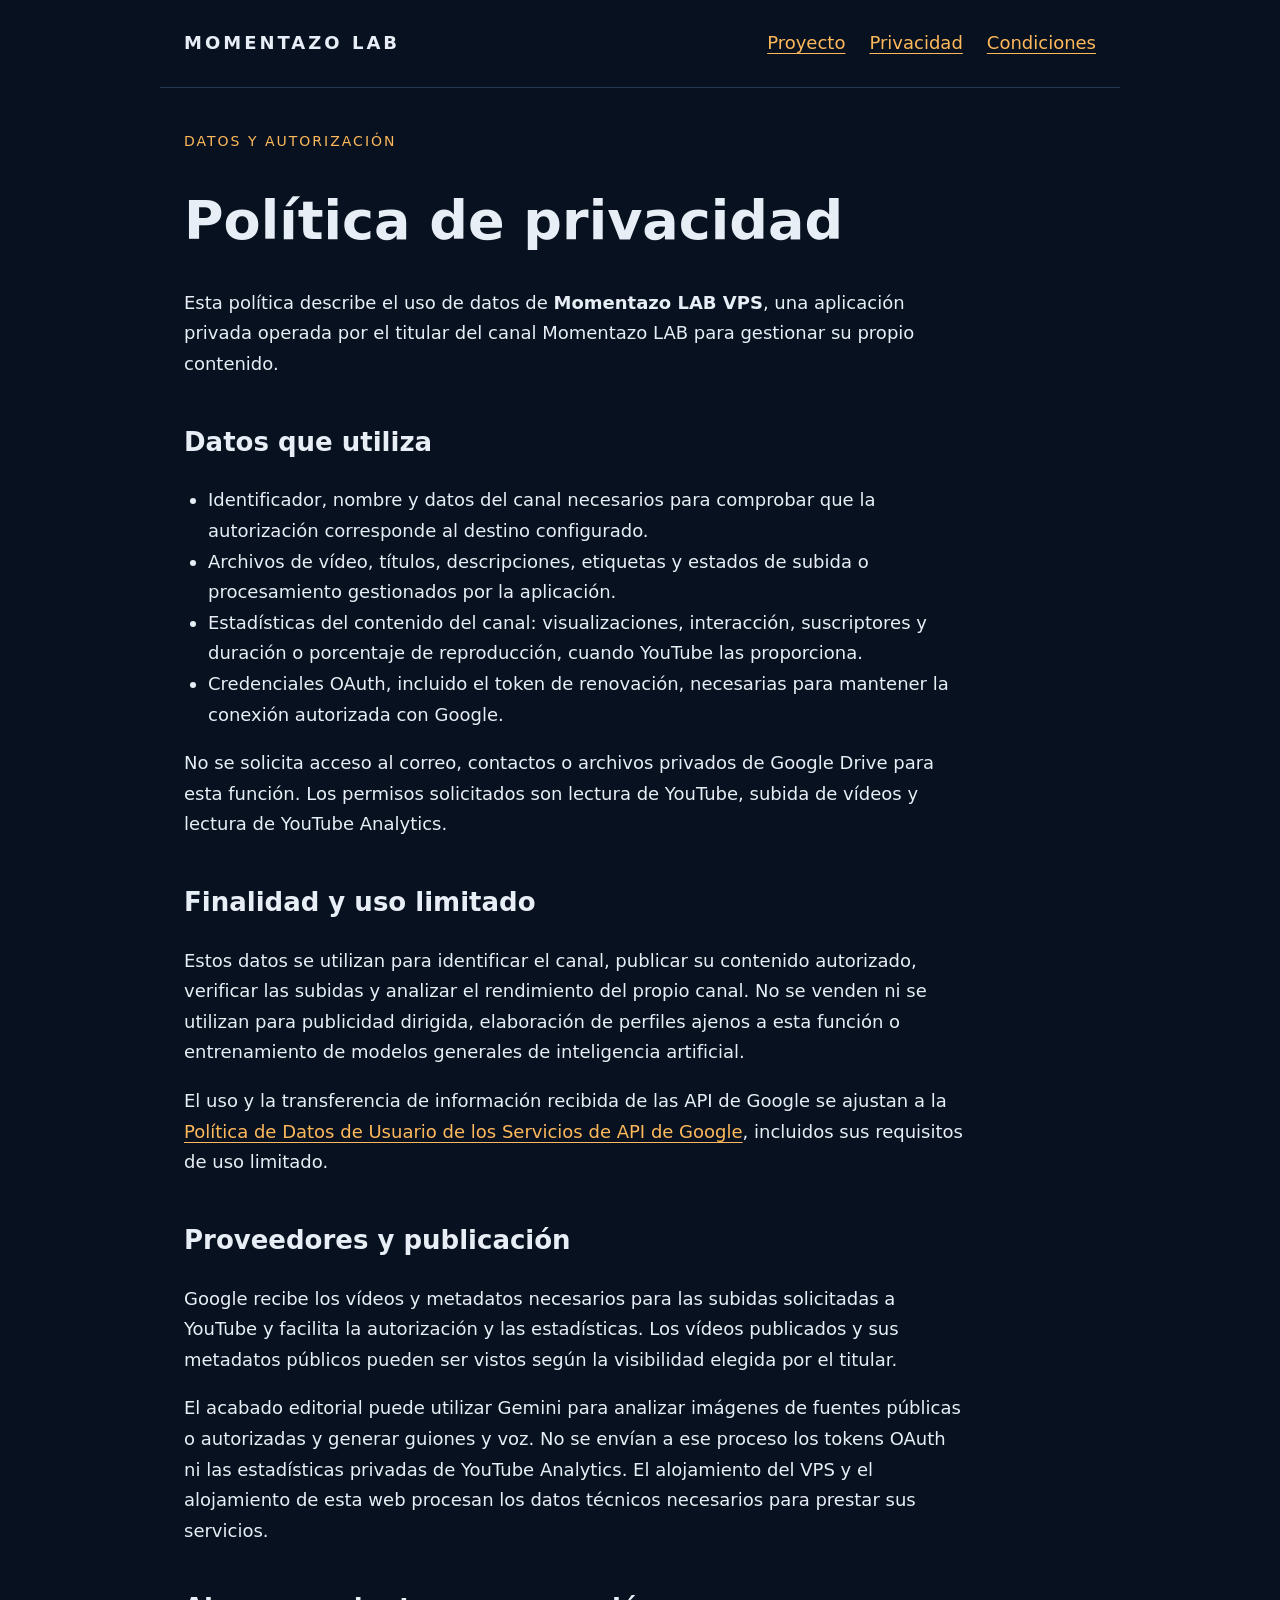
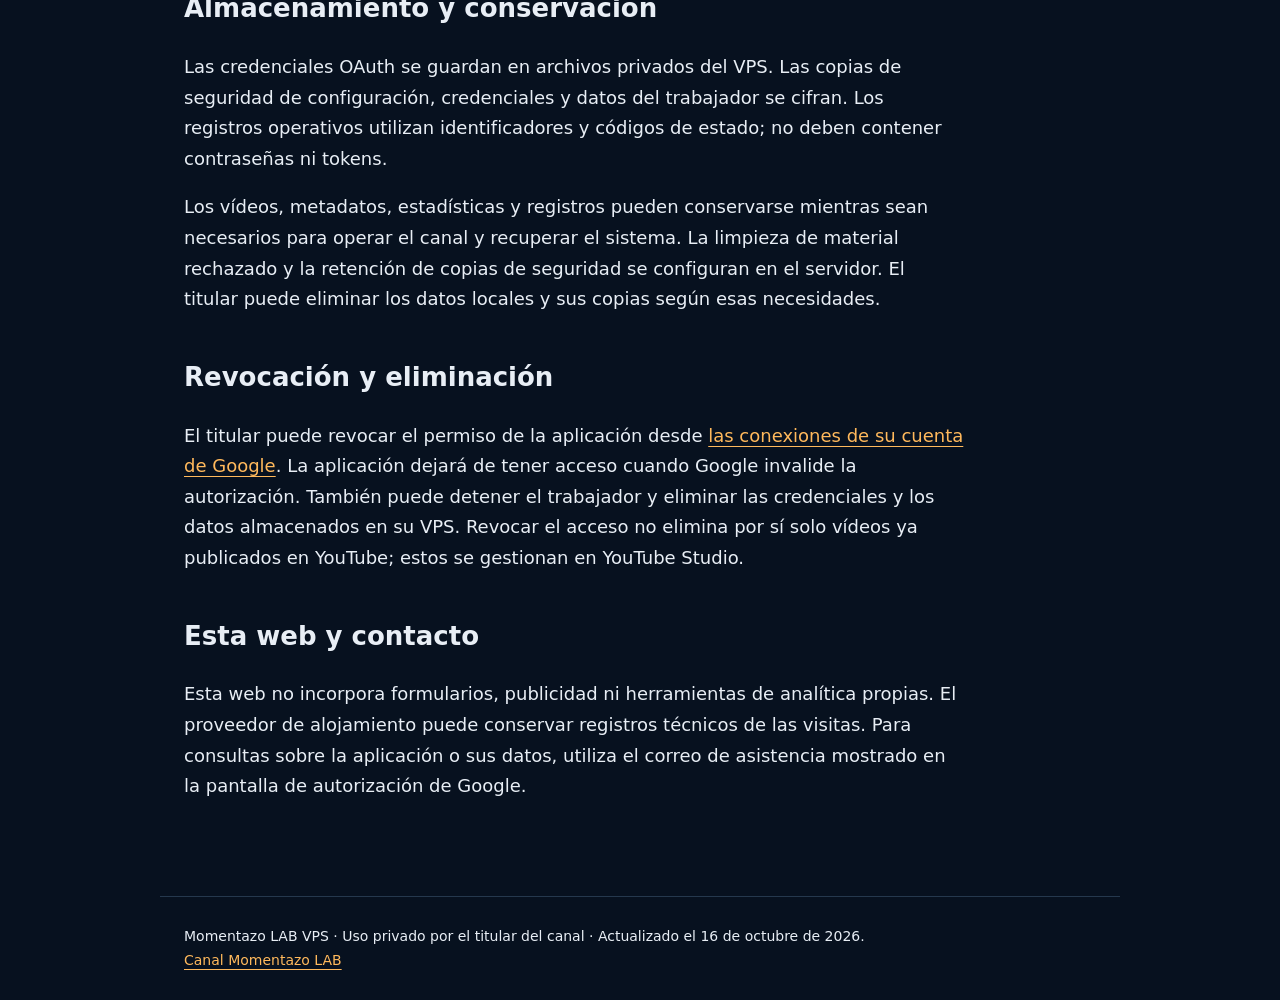
==== privacidad.html @ 9b797767 "Publica la web informativa y privacidad de Momentazo LAB VPS" ====
<!doctype html>
<html lang="es"><head><meta charset="utf-8"><meta name="viewport" content="width=device-width,initial-scale=1"><meta name="referrer" content="no-referrer"><title>Política de privacidad · Momentazo LAB VPS</title><meta name="description" content="Información y privacidad del gestor privado de Momentazo LAB."><link rel="stylesheet" href="style.css"></head><body><header><a class="brand" href="index.html">MOMENTAZO LAB</a><nav aria-label="Navegación"><a href="index.html">Proyecto</a><a href="privacidad.html">Privacidad</a><a href="condiciones.html">Condiciones</a></nav></header><main><p class="eyebrow">Datos y autorización</p><h1>Política de privacidad</h1><p>Esta política describe el uso de datos de <strong>Momentazo LAB VPS</strong>, una aplicación privada operada por el titular del canal Momentazo LAB para gestionar su propio contenido.</p><h2>Datos que utiliza</h2><ul><li>Identificador, nombre y datos del canal necesarios para comprobar que la autorización corresponde al destino configurado.</li><li>Archivos de vídeo, títulos, descripciones, etiquetas y estados de subida o procesamiento gestionados por la aplicación.</li><li>Estadísticas del contenido del canal: visualizaciones, interacción, suscriptores y duración o porcentaje de reproducción, cuando YouTube las proporciona.</li><li>Credenciales OAuth, incluido el token de renovación, necesarias para mantener la conexión autorizada con Google.</li></ul><p>No se solicita acceso al correo, contactos o archivos privados de Google Drive para esta función. Los permisos solicitados son lectura de YouTube, subida de vídeos y lectura de YouTube Analytics.</p><h2>Finalidad y uso limitado</h2><p>Estos datos se utilizan para identificar el canal, publicar su contenido autorizado, verificar las subidas y analizar el rendimiento del propio canal. No se venden ni se utilizan para publicidad dirigida, elaboración de perfiles ajenos a esta función o entrenamiento de modelos generales de inteligencia artificial.</p><p>El uso y la transferencia de información recibida de las API de Google se ajustan a la <a href="https://developers.google.com/terms/api-services-user-data-policy">Política de Datos de Usuario de los Servicios de API de Google</a>, incluidos sus requisitos de uso limitado.</p><h2>Proveedores y publicación</h2><p>Google recibe los vídeos y metadatos necesarios para las subidas solicitadas a YouTube y facilita la autorización y las estadísticas. Los vídeos publicados y sus metadatos públicos pueden ser vistos según la visibilidad elegida por el titular.</p><p>El acabado editorial puede utilizar Gemini para analizar imágenes de fuentes públicas o autorizadas y generar guiones y voz. No se envían a ese proceso los tokens OAuth ni las estadísticas privadas de YouTube Analytics. El alojamiento del VPS y el alojamiento de esta web procesan los datos técnicos necesarios para prestar sus servicios.</p><h2>Almacenamiento y conservación</h2><p>Las credenciales OAuth se guardan en archivos privados del VPS. Las copias de seguridad de configuración, credenciales y datos del trabajador se cifran. Los registros operativos utilizan identificadores y códigos de estado; no deben contener contraseñas ni tokens.</p><p>Los vídeos, metadatos, estadísticas y registros pueden conservarse mientras sean necesarios para operar el canal y recuperar el sistema. La limpieza de material rechazado y la retención de copias de seguridad se configuran en el servidor. El titular puede eliminar los datos locales y sus copias según esas necesidades.</p><h2>Revocación y eliminación</h2><p>El titular puede revocar el permiso de la aplicación desde <a href="https://myaccount.google.com/connections">las conexiones de su cuenta de Google</a>. La aplicación dejará de tener acceso cuando Google invalide la autorización. También puede detener el trabajador y eliminar las credenciales y los datos almacenados en su VPS. Revocar el acceso no elimina por sí solo vídeos ya publicados en YouTube; estos se gestionan en YouTube Studio.</p><h2>Esta web y contacto</h2><p>Esta web no incorpora formularios, publicidad ni herramientas de analítica propias. El proveedor de alojamiento puede conservar registros técnicos de las visitas. Para consultas sobre la aplicación o sus datos, utiliza el correo de asistencia mostrado en la pantalla de autorización de Google.</p></main><footer>Momentazo LAB VPS · Uso privado por el titular del canal · Actualizado el 16 de octubre de 2026.<br><a href="https://www.youtube.com/@MomentazoLab">Canal Momentazo LAB</a></footer></body></html>
---- style.css ----
*{box-sizing:border-box}body{margin:0;background:#07111f;color:#e8eef5;font:18px/1.7 system-ui,sans-serif}main,header,footer{max-width:960px;margin:auto;padding:28px 24px}header{display:flex;justify-content:space-between;gap:24px;flex-wrap:wrap;border-bottom:1px solid #25384d}a{color:#ffb95c;text-underline-offset:4px}nav{display:flex;gap:24px;flex-wrap:wrap}h1{font-size:clamp(32px,6vw,54px);line-height:1.15;max-width:850px}h2{font-size:26px;margin-top:40px}p,li{max-width:780px}small,.muted{color:#acb6c5}footer{border-top:1px solid #25384d;margin-top:48px;font-size:14px}.brand{font-weight:750;letter-spacing:3px;color:#e8eef5;text-decoration:none}.eyebrow{color:#ffb95c;font-size:14px;letter-spacing:2px;text-transform:uppercase}.callout{border-left:3px solid #ffb95c;padding:8px 22px;background:#101e30}ul{padding-left:24px}code{font-size:.9em}
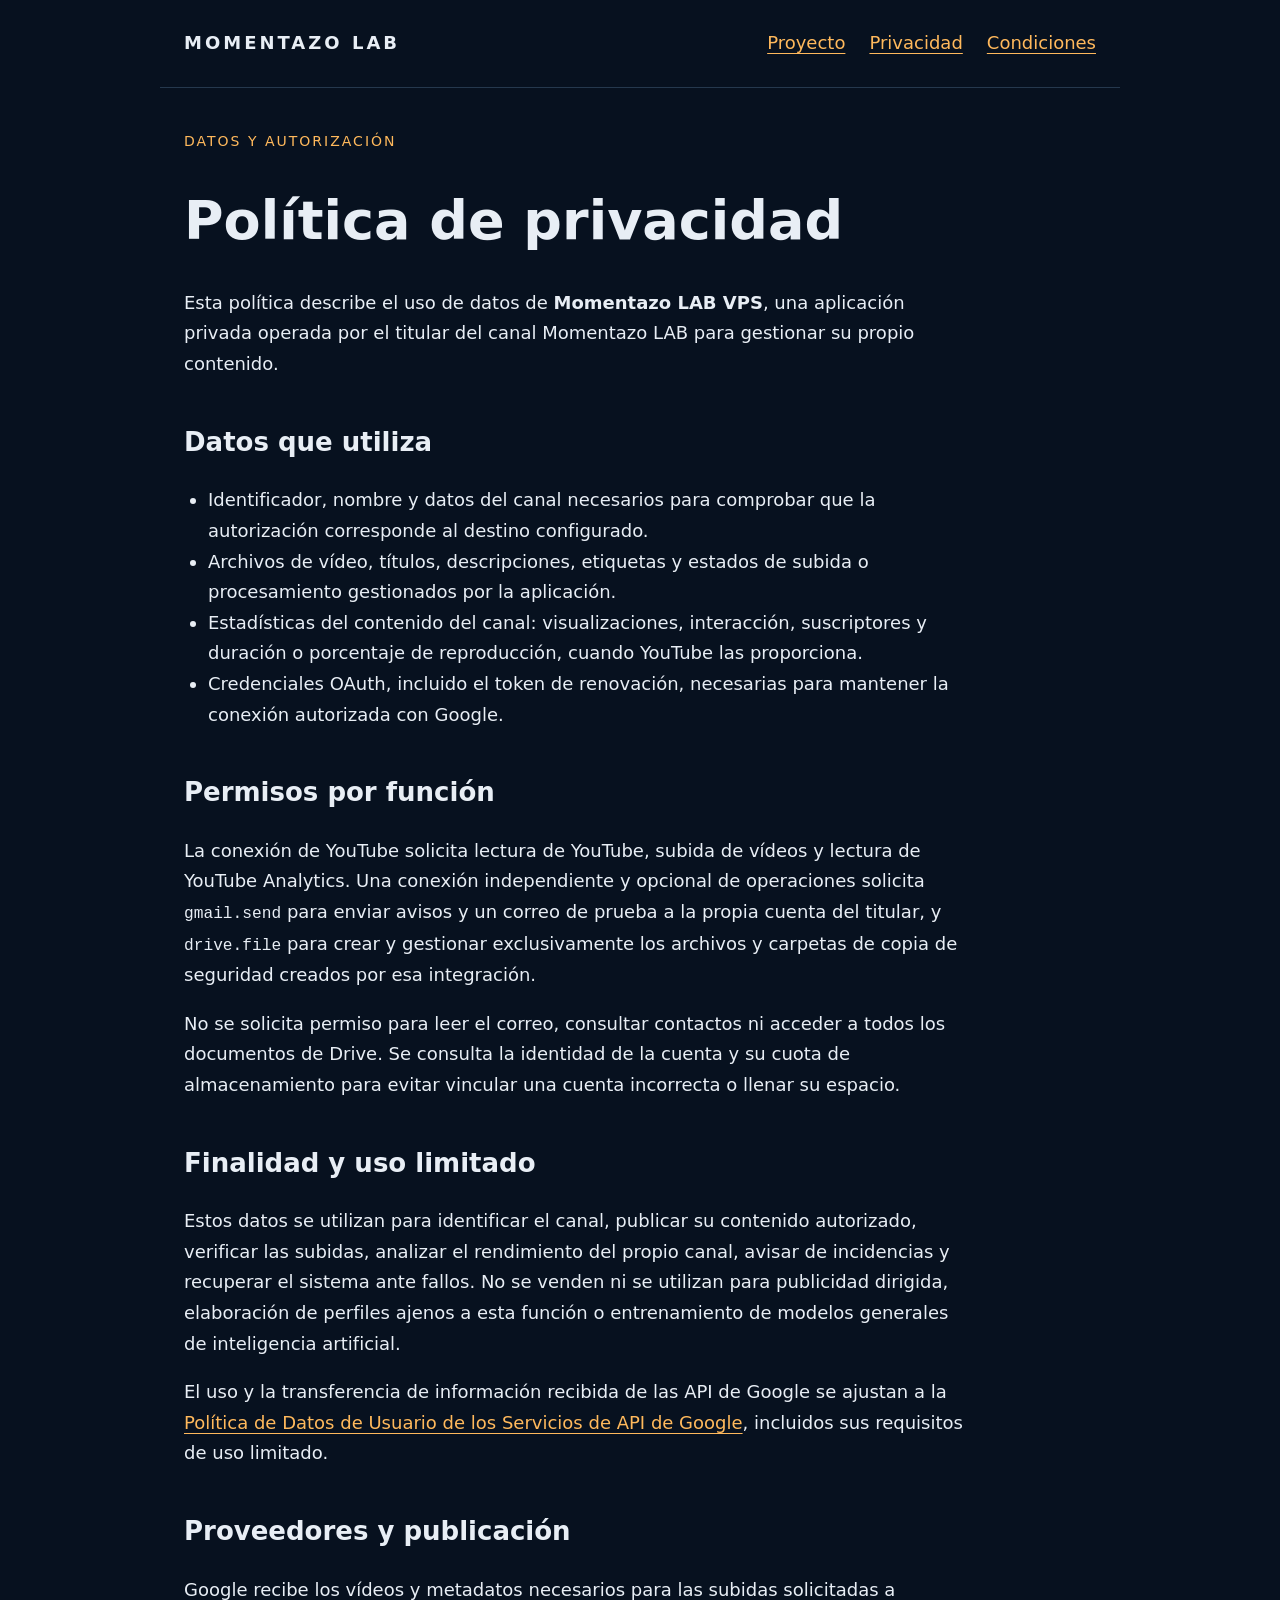
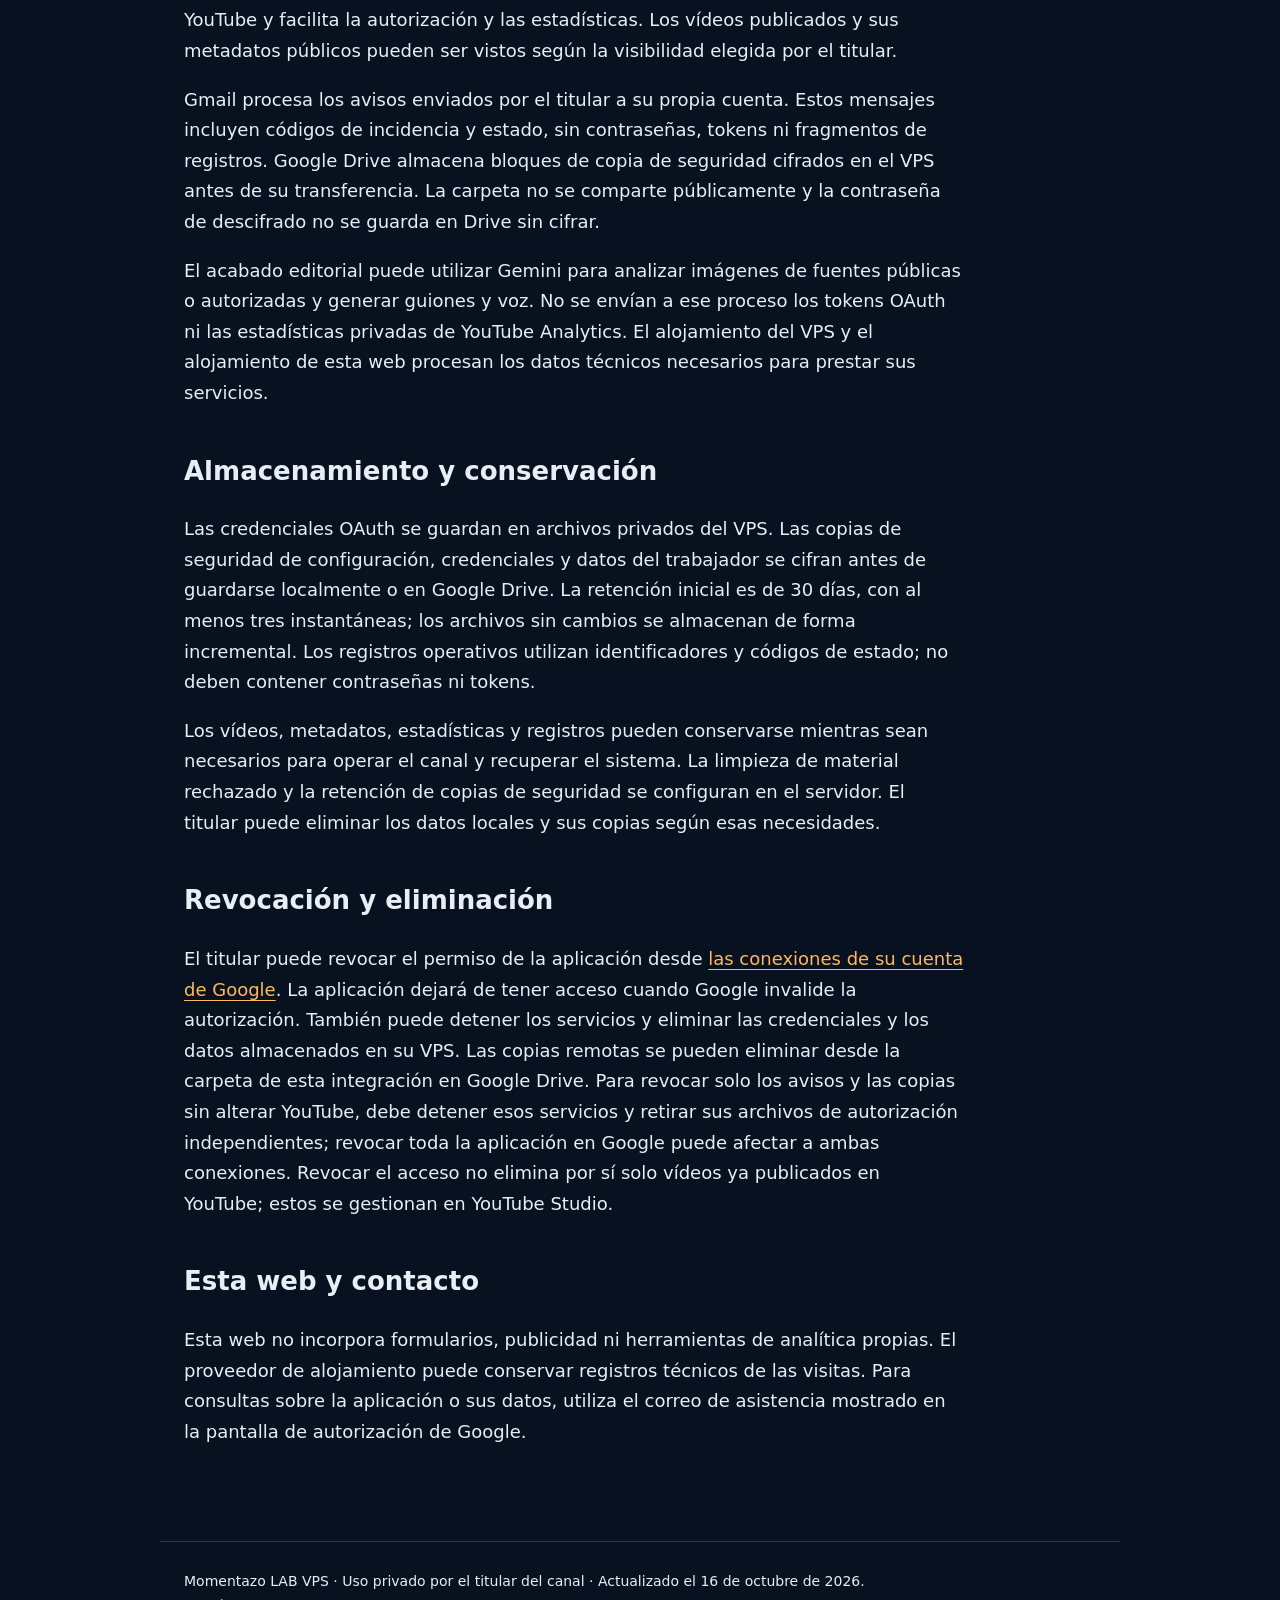
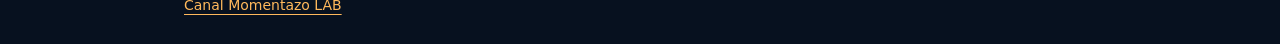
==== commit 2707f912: "Document operational email alerts and encrypted Drive backups" ====
--- a/privacidad.html
+++ b/privacidad.html
@@ -1,2 +1,2 @@
 <!doctype html>
-<html lang="es"><head><meta charset="utf-8"><meta name="viewport" content="width=device-width,initial-scale=1"><meta name="referrer" content="no-referrer"><title>Política de privacidad · Momentazo LAB VPS</title><meta name="description" content="Información y privacidad del gestor privado de Momentazo LAB."><link rel="stylesheet" href="style.css"></head><body><header><a class="brand" href="index.html">MOMENTAZO LAB</a><nav aria-label="Navegación"><a href="index.html">Proyecto</a><a href="privacidad.html">Privacidad</a><a href="condiciones.html">Condiciones</a></nav></header><main><p class="eyebrow">Datos y autorización</p><h1>Política de privacidad</h1><p>Esta política describe el uso de datos de <strong>Momentazo LAB VPS</strong>, una aplicación privada operada por el titular del canal Momentazo LAB para gestionar su propio contenido.</p><h2>Datos que utiliza</h2><ul><li>Identificador, nombre y datos del canal necesarios para comprobar que la autorización corresponde al destino configurado.</li><li>Archivos de vídeo, títulos, descripciones, etiquetas y estados de subida o procesamiento gestionados por la aplicación.</li><li>Estadísticas del contenido del canal: visualizaciones, interacción, suscriptores y duración o porcentaje de reproducción, cuando YouTube las proporciona.</li><li>Credenciales OAuth, incluido el token de renovación, necesarias para mantener la conexión autorizada con Google.</li></ul><p>No se solicita acceso al correo, contactos o archivos privados de Google Drive para esta función. Los permisos solicitados son lectura de YouTube, subida de vídeos y lectura de YouTube Analytics.</p><h2>Finalidad y uso limitado</h2><p>Estos datos se utilizan para identificar el canal, publicar su contenido autorizado, verificar las subidas y analizar el rendimiento del propio canal. No se venden ni se utilizan para publicidad dirigida, elaboración de perfiles ajenos a esta función o entrenamiento de modelos generales de inteligencia artificial.</p><p>El uso y la transferencia de información recibida de las API de Google se ajustan a la <a href="https://developers.google.com/terms/api-services-user-data-policy">Política de Datos de Usuario de los Servicios de API de Google</a>, incluidos sus requisitos de uso limitado.</p><h2>Proveedores y publicación</h2><p>Google recibe los vídeos y metadatos necesarios para las subidas solicitadas a YouTube y facilita la autorización y las estadísticas. Los vídeos publicados y sus metadatos públicos pueden ser vistos según la visibilidad elegida por el titular.</p><p>El acabado editorial puede utilizar Gemini para analizar imágenes de fuentes públicas o autorizadas y generar guiones y voz. No se envían a ese proceso los tokens OAuth ni las estadísticas privadas de YouTube Analytics. El alojamiento del VPS y el alojamiento de esta web procesan los datos técnicos necesarios para prestar sus servicios.</p><h2>Almacenamiento y conservación</h2><p>Las credenciales OAuth se guardan en archivos privados del VPS. Las copias de seguridad de configuración, credenciales y datos del trabajador se cifran. Los registros operativos utilizan identificadores y códigos de estado; no deben contener contraseñas ni tokens.</p><p>Los vídeos, metadatos, estadísticas y registros pueden conservarse mientras sean necesarios para operar el canal y recuperar el sistema. La limpieza de material rechazado y la retención de copias de seguridad se configuran en el servidor. El titular puede eliminar los datos locales y sus copias según esas necesidades.</p><h2>Revocación y eliminación</h2><p>El titular puede revocar el permiso de la aplicación desde <a href="https://myaccount.google.com/connections">las conexiones de su cuenta de Google</a>. La aplicación dejará de tener acceso cuando Google invalide la autorización. También puede detener el trabajador y eliminar las credenciales y los datos almacenados en su VPS. Revocar el acceso no elimina por sí solo vídeos ya publicados en YouTube; estos se gestionan en YouTube Studio.</p><h2>Esta web y contacto</h2><p>Esta web no incorpora formularios, publicidad ni herramientas de analítica propias. El proveedor de alojamiento puede conservar registros técnicos de las visitas. Para consultas sobre la aplicación o sus datos, utiliza el correo de asistencia mostrado en la pantalla de autorización de Google.</p></main><footer>Momentazo LAB VPS · Uso privado por el titular del canal · Actualizado el 16 de octubre de 2026.<br><a href="https://www.youtube.com/@MomentazoLab">Canal Momentazo LAB</a></footer></body></html>
+<html lang="es"><head><meta charset="utf-8"><meta name="viewport" content="width=device-width,initial-scale=1"><meta name="referrer" content="no-referrer"><title>Política de privacidad · Momentazo LAB VPS</title><meta name="description" content="Información y privacidad del gestor privado de Momentazo LAB."><link rel="stylesheet" href="style.css"></head><body><header><a class="brand" href="index.html">MOMENTAZO LAB</a><nav aria-label="Navegación"><a href="index.html">Proyecto</a><a href="privacidad.html">Privacidad</a><a href="condiciones.html">Condiciones</a></nav></header><main><p class="eyebrow">Datos y autorización</p><h1>Política de privacidad</h1><p>Esta política describe el uso de datos de <strong>Momentazo LAB VPS</strong>, una aplicación privada operada por el titular del canal Momentazo LAB para gestionar su propio contenido.</p><h2>Datos que utiliza</h2><ul><li>Identificador, nombre y datos del canal necesarios para comprobar que la autorización corresponde al destino configurado.</li><li>Archivos de vídeo, títulos, descripciones, etiquetas y estados de subida o procesamiento gestionados por la aplicación.</li><li>Estadísticas del contenido del canal: visualizaciones, interacción, suscriptores y duración o porcentaje de reproducción, cuando YouTube las proporciona.</li><li>Credenciales OAuth, incluido el token de renovación, necesarias para mantener la conexión autorizada con Google.</li></ul><h2>Permisos por función</h2><p>La conexión de YouTube solicita lectura de YouTube, subida de vídeos y lectura de YouTube Analytics. Una conexión independiente y opcional de operaciones solicita <code>gmail.send</code> para enviar avisos y un correo de prueba a la propia cuenta del titular, y <code>drive.file</code> para crear y gestionar exclusivamente los archivos y carpetas de copia de seguridad creados por esa integración.</p><p>No se solicita permiso para leer el correo, consultar contactos ni acceder a todos los documentos de Drive. Se consulta la identidad de la cuenta y su cuota de almacenamiento para evitar vincular una cuenta incorrecta o llenar su espacio.</p><h2>Finalidad y uso limitado</h2><p>Estos datos se utilizan para identificar el canal, publicar su contenido autorizado, verificar las subidas, analizar el rendimiento del propio canal, avisar de incidencias y recuperar el sistema ante fallos. No se venden ni se utilizan para publicidad dirigida, elaboración de perfiles ajenos a esta función o entrenamiento de modelos generales de inteligencia artificial.</p><p>El uso y la transferencia de información recibida de las API de Google se ajustan a la <a href="https://developers.google.com/terms/api-services-user-data-policy">Política de Datos de Usuario de los Servicios de API de Google</a>, incluidos sus requisitos de uso limitado.</p><h2>Proveedores y publicación</h2><p>Google recibe los vídeos y metadatos necesarios para las subidas solicitadas a YouTube y facilita la autorización y las estadísticas. Los vídeos publicados y sus metadatos públicos pueden ser vistos según la visibilidad elegida por el titular.</p><p>Gmail procesa los avisos enviados por el titular a su propia cuenta. Estos mensajes incluyen códigos de incidencia y estado, sin contraseñas, tokens ni fragmentos de registros. Google Drive almacena bloques de copia de seguridad cifrados en el VPS antes de su transferencia. La carpeta no se comparte públicamente y la contraseña de descifrado no se guarda en Drive sin cifrar.</p><p>El acabado editorial puede utilizar Gemini para analizar imágenes de fuentes públicas o autorizadas y generar guiones y voz. No se envían a ese proceso los tokens OAuth ni las estadísticas privadas de YouTube Analytics. El alojamiento del VPS y el alojamiento de esta web procesan los datos técnicos necesarios para prestar sus servicios.</p><h2>Almacenamiento y conservación</h2><p>Las credenciales OAuth se guardan en archivos privados del VPS. Las copias de seguridad de configuración, credenciales y datos del trabajador se cifran antes de guardarse localmente o en Google Drive. La retención inicial es de 30 días, con al menos tres instantáneas; los archivos sin cambios se almacenan de forma incremental. Los registros operativos utilizan identificadores y códigos de estado; no deben contener contraseñas ni tokens.</p><p>Los vídeos, metadatos, estadísticas y registros pueden conservarse mientras sean necesarios para operar el canal y recuperar el sistema. La limpieza de material rechazado y la retención de copias de seguridad se configuran en el servidor. El titular puede eliminar los datos locales y sus copias según esas necesidades.</p><h2>Revocación y eliminación</h2><p>El titular puede revocar el permiso de la aplicación desde <a href="https://myaccount.google.com/connections">las conexiones de su cuenta de Google</a>. La aplicación dejará de tener acceso cuando Google invalide la autorización. También puede detener los servicios y eliminar las credenciales y los datos almacenados en su VPS. Las copias remotas se pueden eliminar desde la carpeta de esta integración en Google Drive. Para revocar solo los avisos y las copias sin alterar YouTube, debe detener esos servicios y retirar sus archivos de autorización independientes; revocar toda la aplicación en Google puede afectar a ambas conexiones. Revocar el acceso no elimina por sí solo vídeos ya publicados en YouTube; estos se gestionan en YouTube Studio.</p><h2>Esta web y contacto</h2><p>Esta web no incorpora formularios, publicidad ni herramientas de analítica propias. El proveedor de alojamiento puede conservar registros técnicos de las visitas. Para consultas sobre la aplicación o sus datos, utiliza el correo de asistencia mostrado en la pantalla de autorización de Google.</p></main><footer>Momentazo LAB VPS · Uso privado por el titular del canal · Actualizado el 16 de octubre de 2026.<br><a href="https://www.youtube.com/@MomentazoLab">Canal Momentazo LAB</a></footer></body></html>
